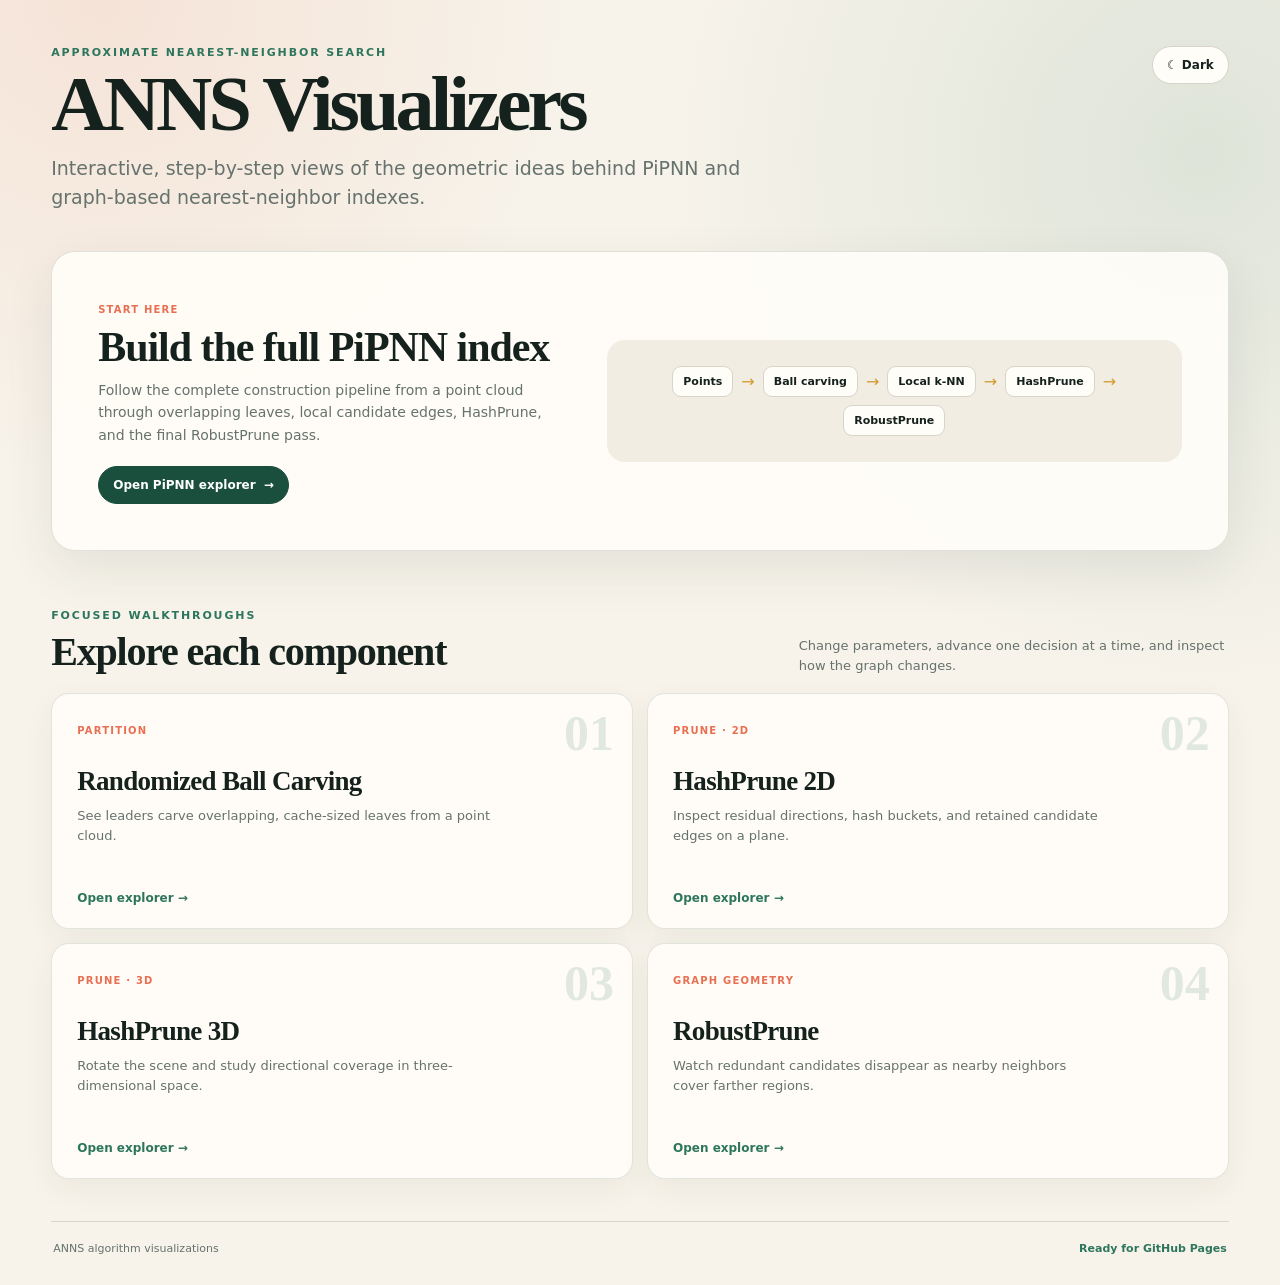
==== index.html @ 8ec719b8 "hosting on github pages" ====
<!doctype html>
<html lang="en" data-theme="light">
<head>
  <meta charset="utf-8">
  <meta name="viewport" content="width=device-width, initial-scale=1">
  <meta name="description" content="Interactive visual explanations of PiPNN, HashPrune, RobustPrune, and randomized ball carving for approximate nearest-neighbor search.">
  <meta name="theme-color" content="#f7f3ea">
  <title>ANNS Visualizers</title>
  <link rel="icon" href="assets/icons/favicon.svg" type="image/svg+xml">
  <link rel="stylesheet" href="assets/css/index.css">
</head>
<body>
  <main class="shell">
    <header class="hero">
      <div>
        <div class="eyebrow">Approximate nearest-neighbor search</div>
        <h1>ANNS Visualizers</h1>
        <p class="lede">Interactive, step-by-step views of the geometric ideas behind PiPNN and graph-based nearest-neighbor indexes.</p>
      </div>
      <button class="theme-toggle" id="themeToggle" type="button" aria-label="Switch color theme">☾ Dark</button>
    </header>

    <section class="featured" aria-labelledby="start-title">
      <div class="featured-copy">
        <span class="tag">Start here</span>
        <h2 id="start-title">Build the full PiPNN index</h2>
        <p>Follow the complete construction pipeline from a point cloud through overlapping leaves, local candidate edges, HashPrune, and the final RobustPrune pass.</p>
        <a class="button primary" href="visualizers/pipnn.html">Open PiPNN explorer <span aria-hidden="true">→</span></a>
      </div>
      <div class="pipeline" aria-label="PiPNN construction stages">
        <span>Points</span><i>→</i><span>Ball carving</span><i>→</i><span>Local k-NN</span><i>→</i><span>HashPrune</span><i>→</i><span>RobustPrune</span>
      </div>
    </section>

    <section class="section" aria-labelledby="explorers-title">
      <div class="section-head">
        <div><div class="eyebrow">Focused walkthroughs</div><h2 id="explorers-title">Explore each component</h2></div>
        <p>Change parameters, advance one decision at a time, and inspect how the graph changes.</p>
      </div>
      <div class="card-grid">
        <a class="card" href="visualizers/ball_carving.html">
          <span class="number">01</span><span class="card-tag">Partition</span>
          <h3>Randomized Ball Carving</h3>
          <p>See leaders carve overlapping, cache-sized leaves from a point cloud.</p>
          <span class="open">Open explorer →</span>
        </a>
        <a class="card" href="visualizers/hashprune_2d.html">
          <span class="number">02</span><span class="card-tag">Prune · 2D</span>
          <h3>HashPrune 2D</h3>
          <p>Inspect residual directions, hash buckets, and retained candidate edges on a plane.</p>
          <span class="open">Open explorer →</span>
        </a>
        <a class="card" href="visualizers/hashprune_3d.html">
          <span class="number">03</span><span class="card-tag">Prune · 3D</span>
          <h3>HashPrune 3D</h3>
          <p>Rotate the scene and study directional coverage in three-dimensional space.</p>
          <span class="open">Open explorer →</span>
        </a>
        <a class="card" href="visualizers/robustprune.html">
          <span class="number">04</span><span class="card-tag">Graph geometry</span>
          <h3>RobustPrune</h3>
          <p>Watch redundant candidates disappear as nearby neighbors cover farther regions.</p>
          <span class="open">Open explorer →</span>
        </a>
      </div>
    </section>

    <footer>
      <span>ANNS algorithm visualizations</span>
      <a href="https://github.com/" target="_blank" rel="noreferrer">Ready for GitHub Pages</a>
    </footer>
  </main>
  <script src="assets/js/index.js"></script>
</body>
</html>
---- assets/css/index.css ----
:root {
  --bg: #f7f3ea;
  --surface: #fffdf8;
  --surface-2: #f2ede3;
  --line: #d9d4c8;
  --text: #15211d;
  --muted: #66726d;
  --cyan: #2d765d;
  --amber: #d39a32;
  --rose: #e86f51;
  --shadow: 0 18px 50px rgba(35, 52, 45, 0.09);
}

* { box-sizing: border-box; }
html { color-scheme: light; }
html, body { margin: 0; min-height: 100%; }
body {
  color: var(--text);
  background:
    radial-gradient(circle at 8% 0%, rgba(232, 111, 81, 0.12), transparent 30rem),
    radial-gradient(circle at 94% 12%, rgba(45, 118, 93, 0.12), transparent 34rem),
    var(--bg);
  font-family: Inter, ui-sans-serif, system-ui, -apple-system, BlinkMacSystemFont, "Segoe UI", sans-serif;
}
a { color: inherit; }
button { font: inherit; cursor: pointer; }
.shell { width: min(1180px, 92vw); margin: 0 auto; padding: 46px 0 30px; }
.hero { display: flex; align-items: flex-start; justify-content: space-between; gap: 30px; margin-bottom: 38px; }
.eyebrow { color: var(--cyan); font-size: 11px; font-weight: 850; letter-spacing: 0.17em; text-transform: uppercase; }
h1, h2, h3 { font-family: Georgia, "Times New Roman", serif; }
h1 { margin: 8px 0 12px; font-size: clamp(42px, 7vw, 78px); line-height: 0.96; letter-spacing: -0.05em; }
.lede { max-width: 720px; margin: 0; color: var(--muted); font-size: clamp(15px, 2vw, 19px); line-height: 1.55; }
.theme-toggle, .button {
  display: inline-flex; align-items: center; justify-content: center; gap: 8px;
  min-height: 38px; padding: 8px 14px; border: 1px solid var(--line); border-radius: 999px;
  color: var(--text); background: var(--surface); font-size: 12px; font-weight: 800; text-decoration: none;
}
.theme-toggle:hover, .button:hover { border-color: var(--cyan); }
.button.primary { color: #fff; background: #194f3c; border-color: #194f3c; }
.featured {
  display: grid; grid-template-columns: minmax(0, 0.9fr) minmax(420px, 1.1fr); gap: 38px; align-items: center;
  padding: clamp(24px, 4vw, 46px); border: 1px solid rgba(37, 61, 51, 0.14); border-radius: 24px;
  background: rgba(255, 253, 248, 0.92); box-shadow: var(--shadow);
}
.tag, .card-tag { color: var(--rose); font-size: 10px; font-weight: 850; letter-spacing: 0.12em; text-transform: uppercase; }
.featured h2 { margin: 8px 0 10px; font-size: clamp(27px, 4vw, 42px); line-height: 1.05; letter-spacing: -0.025em; }
.featured p { margin: 0 0 20px; color: var(--muted); font-size: 14px; line-height: 1.6; }
.pipeline { display: flex; align-items: center; justify-content: center; flex-wrap: wrap; gap: 8px; padding: 26px; border-radius: 18px; background: var(--surface-2); }
.pipeline span { padding: 8px 10px; border: 1px solid var(--line); border-radius: 9px; background: var(--surface); font-size: 11px; font-weight: 800; }
.pipeline i { color: var(--amber); font-style: normal; }
.section { margin-top: 58px; }
.section-head { display: flex; justify-content: space-between; align-items: end; gap: 30px; margin-bottom: 18px; }
.section-head h2 { margin: 6px 0 0; font-size: clamp(28px, 4vw, 40px); letter-spacing: -0.03em; }
.section-head p { max-width: 430px; margin: 0; color: var(--muted); font-size: 13px; line-height: 1.5; }
.card-grid { display: grid; grid-template-columns: repeat(2, minmax(0, 1fr)); gap: 14px; }
.card {
  position: relative; min-height: 236px; padding: 25px; overflow: hidden;
  border: 1px solid rgba(37, 61, 51, 0.13); border-radius: 18px; color: var(--text);
  background: rgba(255, 253, 248, 0.92); box-shadow: 0 10px 30px rgba(35, 52, 45, 0.055); text-decoration: none;
  transition: transform 150ms ease, border-color 150ms ease, box-shadow 150ms ease;
}
.card:hover, .card:focus-visible { transform: translateY(-3px); border-color: var(--cyan); box-shadow: var(--shadow); outline: none; }
.number { position: absolute; top: 14px; right: 18px; color: rgba(45, 118, 93, 0.15); font: 700 50px/1 Georgia, serif; }
.card h3 { margin: 28px 0 9px; font-size: 27px; letter-spacing: -0.025em; }
.card p { max-width: 430px; margin: 0; color: var(--muted); font-size: 13px; line-height: 1.55; }
.open { position: absolute; bottom: 23px; left: 25px; color: var(--cyan); font-size: 12px; font-weight: 850; }
footer { display: flex; justify-content: space-between; gap: 20px; margin-top: 42px; padding: 20px 2px 0; border-top: 1px solid var(--line); color: var(--muted); font-size: 11px; }
footer a { color: var(--cyan); font-weight: 750; text-decoration: none; }

html[data-theme="dark"] {
  color-scheme: dark;
  --bg: #0b1116; --surface: #111a22; --surface-2: #16212b; --line: #2c3a44;
  --text: #eef3f5; --muted: #93a2ac; --cyan: #57d4d0; --amber: #f5b85a; --rose: #f0787f;
  --shadow: 0 18px 50px rgba(0, 0, 0, 0.3);
}
html[data-theme="dark"] body { background: radial-gradient(circle at 12% 0%, rgba(240, 120, 127, 0.1), transparent 30rem), radial-gradient(circle at 90% 8%, rgba(87, 212, 208, 0.1), transparent 34rem), var(--bg); }
html[data-theme="dark"] .featured, html[data-theme="dark"] .card { background: rgba(17, 26, 34, 0.94); border-color: var(--line); }
html[data-theme="dark"] .button.primary { color: #071012; background: var(--cyan); border-color: var(--cyan); }
html[data-theme="dark"] .number { color: rgba(87, 212, 208, 0.15); }

@media (max-width: 820px) {
  .featured { grid-template-columns: 1fr; }
  .section-head { align-items: start; flex-direction: column; gap: 10px; }
}
@media (max-width: 640px) {
  .shell { width: 94vw; padding-top: 24px; }
  .hero { flex-direction: column; margin-bottom: 24px; }
  .card-grid { grid-template-columns: 1fr; }
  .featured { padding: 22px; }
  .pipeline { justify-content: flex-start; padding: 18px; }
  footer { flex-direction: column; }
}
@media (prefers-reduced-motion: reduce) { .card { transition: none; } }
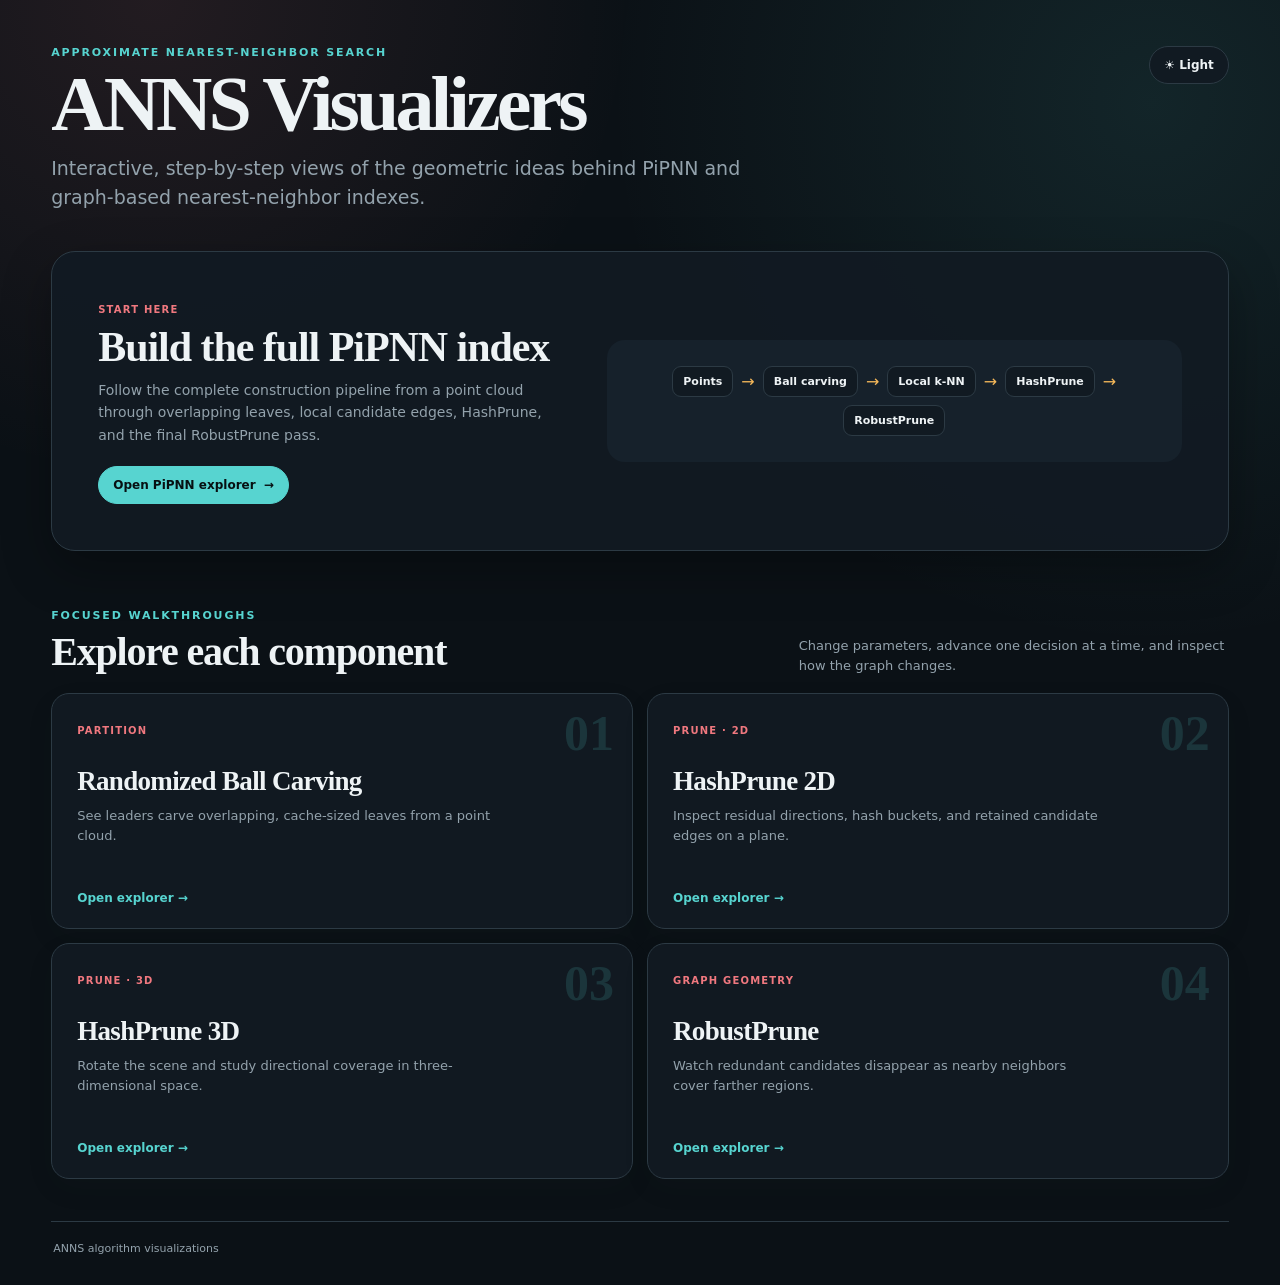
==== commit 2193a839: "Use dark theme by default" ====
--- a/index.html
+++ b/index.html
@@ -1,10 +1,10 @@
 <!doctype html>
-<html lang="en" data-theme="light">
+<html lang="en" data-theme="dark">
 <head>
   <meta charset="utf-8">
   <meta name="viewport" content="width=device-width, initial-scale=1">
   <meta name="description" content="Interactive visual explanations of PiPNN, HashPrune, RobustPrune, and randomized ball carving for approximate nearest-neighbor search.">
-  <meta name="theme-color" content="#f7f3ea">
+  <meta name="theme-color" content="#0b1116">
   <title>ANNS Visualizers</title>
   <link rel="icon" href="assets/icons/favicon.svg" type="image/svg+xml">
   <link rel="stylesheet" href="assets/css/index.css">
@@ -17,7 +17,7 @@
         <h1>ANNS Visualizers</h1>
         <p class="lede">Interactive, step-by-step views of the geometric ideas behind PiPNN and graph-based nearest-neighbor indexes.</p>
       </div>
-      <button class="theme-toggle" id="themeToggle" type="button" aria-label="Switch color theme">☾ Dark</button>
+      <button class="theme-toggle" id="themeToggle" type="button" aria-label="Switch to light theme">☀ Light</button>
     </header>
 
     <section class="featured" aria-labelledby="start-title">
@@ -67,7 +67,6 @@
 
     <footer>
       <span>ANNS algorithm visualizations</span>
-      <a href="https://github.com/" target="_blank" rel="noreferrer">Ready for GitHub Pages</a>
     </footer>
   </main>
   <script src="assets/js/index.js"></script>
